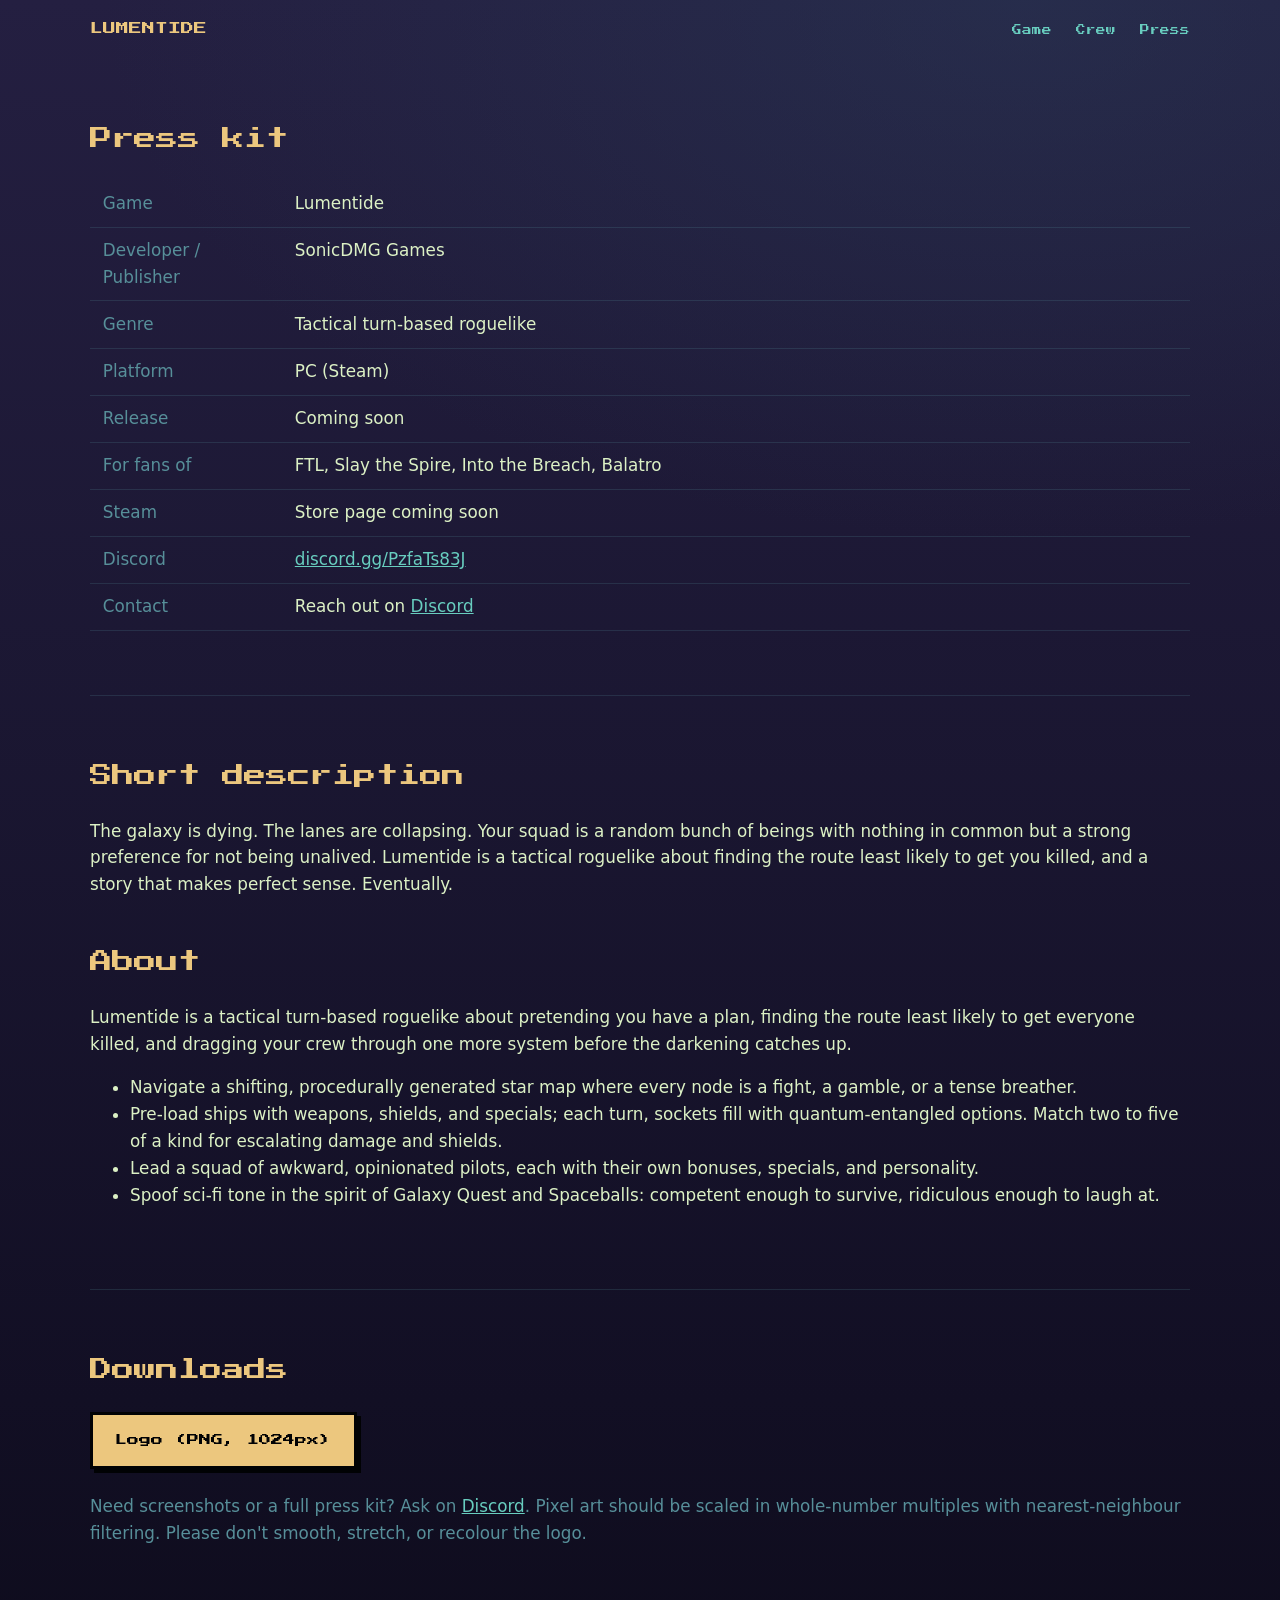
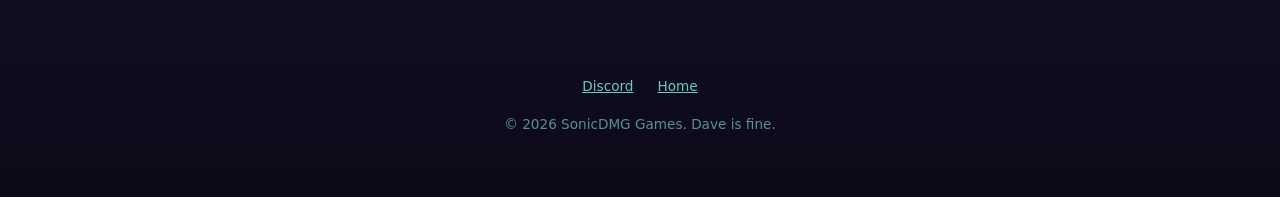
==== press/index.html @ 52efe2f2 "Launch Lumentide site" ====
<!DOCTYPE html>
<html lang="en">
<head>
  <meta charset="utf-8">
  <meta name="viewport" content="width=device-width, initial-scale=1">
  <title>Press Kit – Lumentide</title>
  <meta name="description" content="Lumentide press kit: fact sheet, descriptions, logo, brand kit, and contact for SonicDMG Games.">
  <link rel="canonical" href="https://playlumentide.com/press/">
  <link rel="icon" href="/assets/favicon.ico" sizes="any">
  <link rel="icon" href="/assets/favicon.png" type="image/png">
  <meta name="theme-color" content="#241f41">
  <meta property="og:type" content="website">
  <meta property="og:title" content="Lumentide – Press Kit">
  <meta property="og:description" content="Fact sheet, descriptions, logo, and brand kit for Lumentide by SonicDMG Games.">
  <meta property="og:url" content="https://playlumentide.com/press/">
  <meta property="og:image" content="https://playlumentide.com/assets/og_image.png">
  <meta name="twitter:card" content="summary_large_image">
  <link rel="stylesheet" href="/css/styles.css">
</head>
<body>
  <header class="wrap nav">
    <a class="brand" href="/">LUMENTIDE</a>
    <nav>
      <ul>
        <li><a href="/#game">Game</a></li>
        <li><a href="/#crew">Crew</a></li>
        <li><a href="/press/">Press</a></li>
      </ul>
    </nav>
  </header>

  <main>
    <section class="wrap">
      <h2>Press kit</h2>
      <table class="facts">
        <tr><td>Game</td><td>Lumentide</td></tr>
        <tr><td>Developer / Publisher</td><td>SonicDMG Games</td></tr>
        <tr><td>Genre</td><td>Tactical turn-based roguelike</td></tr>
        <tr><td>Platform</td><td>PC (Steam)</td></tr>
        <tr><td>Release</td><td>Coming soon</td></tr>
        <tr><td>For fans of</td><td>FTL, Slay the Spire, Into the Breach, Balatro</td></tr>
        <tr><td>Steam</td><td>Store page coming soon</td></tr>
        <tr><td>Discord</td><td><a href="https://discord.gg/PzfaTs83J" target="_blank" rel="noopener">discord.gg/PzfaTs83J</a></td></tr>
        <tr><td>Contact</td><td>Reach out on <a href="https://discord.gg/PzfaTs83J" target="_blank" rel="noopener">Discord</a></td></tr>
      </table>
    </section>

    <section class="wrap">
      <h2>Short description</h2>
      <p>The galaxy is dying. The lanes are collapsing. Your squad is a random bunch of beings with nothing in common but a strong preference for not being unalived. Lumentide is a tactical roguelike about finding the route least likely to get you killed, and a story that makes perfect sense. Eventually.</p>

      <h2 style="margin-top:3rem">About</h2>
      <p>Lumentide is a tactical turn-based roguelike about pretending you have a plan, finding the route least likely to get everyone killed, and dragging your crew through one more system before the darkening catches up.</p>
      <ul>
        <li>Navigate a shifting, procedurally generated star map where every node is a fight, a gamble, or a tense breather.</li>
        <li>Pre-load ships with weapons, shields, and specials; each turn, sockets fill with quantum-entangled options. Match two to five of a kind for escalating damage and shields.</li>
        <li>Lead a squad of awkward, opinionated pilots, each with their own bonuses, specials, and personality.</li>
        <li>Spoof sci-fi tone in the spirit of Galaxy Quest and Spaceballs: competent enough to survive, ridiculous enough to laugh at.</li>
      </ul>
    </section>

    <section class="wrap">
      <h2>Downloads</h2>
      <div class="downloads">
        <a class="btn btn-primary" href="/assets/lumentide_logo.png" download>Logo (PNG, 1024px)</a>
      </div>
      <p style="margin-top:1.5rem;color:var(--steel)">Need screenshots or a full press kit? Ask on <a href="https://discord.gg/PzfaTs83J" target="_blank" rel="noopener">Discord</a>. Pixel art should be scaled in whole-number multiples with nearest-neighbour filtering. Please don't smooth, stretch, or recolour the logo.</p>
    </section>
  </main>

  <footer class="wrap">
    <div class="links">
      <a href="https://discord.gg/PzfaTs83J" target="_blank" rel="noopener">Discord</a>
      <a href="/">Home</a>
    </div>
    <p>&copy; 2026 SonicDMG Games. Dave is fine.</p>
  </footer>
</body>
</html>
---- css/styles.css ----
@font-face {
  font-family: "PressStart2P";
  src: url("../assets/fonts/PressStart2P-Regular.ttf") format("truetype");
  font-display: swap;
}

:root {
  --abyss: #241f41;
  --midnight: #2b415c;
  --deep-teal: #2b6777;
  --steel: #578f99;
  --lumen: #68cdbf;
  --lantern: #ecc77e;
  --copper: #c88b52;
  --starlight: #dcf1c5;
  --void: #010204;
  --pixel: "PressStart2P", monospace;
  --body: "Segoe UI", Inter, system-ui, -apple-system, Arial, sans-serif;
}

* { box-sizing: border-box; }

html { scroll-behavior: smooth; }

body {
  margin: 0;
  font-family: var(--body);
  font-size: 1.05rem;
  line-height: 1.6;
  color: var(--starlight);
  background-color: var(--void);
  background-image:
    radial-gradient(ellipse 120% 900px at 80% 0%, #2b415c66 0%, transparent 60%),
    linear-gradient(180deg, var(--abyss) 0px, #120f24 1400px, var(--void) 2600px);
  background-repeat: no-repeat;
  min-height: 100vh;
}

img { image-rendering: pixelated; max-width: 100%; }
img.smooth { image-rendering: auto; }

a { color: var(--lumen); }
a:hover { color: var(--lantern); }

h1, h2, h3 { font-family: var(--pixel); font-weight: normal; line-height: 1.5; color: var(--lantern); }
h2 { font-size: clamp(1rem, 2.4vw, 1.4rem); margin: 0 0 1.5rem; }
h3 { font-size: 0.75rem; color: var(--lumen); }

.wrap { width: min(1100px, 92vw); margin: 0 auto; }

/* Nav */
.nav { display: flex; justify-content: space-between; align-items: center; padding: 1rem 0; }
.nav .brand { font-family: var(--pixel); font-size: 0.8rem; color: var(--lantern); text-decoration: none; }
.nav ul { list-style: none; display: flex; gap: 1.5rem; margin: 0; padding: 0; }
.nav a { font-family: var(--pixel); font-size: 0.6rem; text-decoration: none; }

/* Hero */
.hero { text-align: center; padding: 2rem 0 4rem; }
.hero img.logo { width: min(460px, 80vw); }
.tagline { font-family: var(--pixel); font-size: clamp(0.7rem, 1.8vw, 1rem); line-height: 2; max-width: 44rem; margin: 1.5rem auto 2rem; }
.cta { display: flex; gap: 1rem; justify-content: center; flex-wrap: wrap; }

.btn {
  display: inline-block;
  font-family: var(--pixel);
  font-size: 0.75rem;
  padding: 1rem 1.4rem;
  text-decoration: none;
  border: 3px solid var(--void);
  box-shadow: 4px 4px 0 var(--void);
  transition: transform 0.08s, box-shadow 0.08s;
}
.btn:hover { transform: translate(2px, 2px); box-shadow: 2px 2px 0 var(--void); }
.btn-primary { background: var(--lantern); color: var(--void); }
.btn-primary:hover { color: var(--void); }
.btn-secondary { background: var(--deep-teal); color: var(--starlight); }
.btn-secondary:hover { color: var(--starlight); }
.btn-soon { background: transparent; color: var(--lantern); border-color: var(--lantern); box-shadow: none; cursor: default; }
.btn-soon:hover { transform: none; box-shadow: none; }

/* Sections */
section { padding: 4rem 0; }
section + section { border-top: 1px solid #578f9933; }

.pitch p.lead { font-size: 1.3rem; color: var(--lantern); font-style: italic; max-width: 50rem; }

.features { display: grid; grid-template-columns: repeat(auto-fit, minmax(260px, 1fr)); gap: 1.5rem; }
.card { background: #ffffff0a; border: 1px solid #578f9955; border-radius: 6px; padding: 1.5rem; }
.card p { margin: 0.5rem 0 0; }

.split { display: grid; grid-template-columns: 1.2fr 1fr; gap: 2.5rem; align-items: center; }
.split img { border-radius: 6px; border: 1px solid #578f9955; max-height: 560px; width: auto; justify-self: center; }
.split img.shot { width: 100%; max-height: none; height: auto; }
.split:has(img.shot) { grid-template-columns: 1fr 1.6fr; }
.split-reverse:has(img.shot) { grid-template-columns: 1.6fr 1fr; }

/* Crew */
.crew { display: grid; grid-template-columns: repeat(auto-fill, minmax(230px, 1fr)); gap: 1rem; }
.pilot { display: flex; gap: 0.9rem; align-items: flex-start; background: #ffffff0a; border: 1px solid #578f9944; border-radius: 6px; padding: 0.8rem; }
.pilot img { width: 84px; height: 96px; flex: none; border-radius: 3px; }
.pilot b { font-family: var(--pixel); font-size: 0.55rem; color: var(--lantern); display: block; line-height: 1.6; margin-bottom: 0.4rem; }
.pilot span { font-size: 0.85rem; line-height: 1.45; display: block; }
.pilot.locked { border-style: dashed; opacity: 0.85; }
.locked-portrait { width: 84px; height: 96px; flex: none; border-radius: 3px; display: grid; place-items: center; background: repeating-linear-gradient(45deg, #0a0914 0 6px, #141226 6px 12px); color: var(--steel); font-family: var(--pixel); font-size: 1.6rem; }

/* Press */
.facts { width: 100%; border-collapse: collapse; }
.facts td { padding: 0.6rem 0.8rem; border-bottom: 1px solid #578f9933; vertical-align: top; }
.facts td:first-child { color: var(--steel); width: 12rem; }
.downloads { display: flex; gap: 1rem; flex-wrap: wrap; }

/* Footer */
footer { padding: 3rem 0; text-align: center; font-size: 0.85rem; color: var(--steel); }
footer .links { display: flex; gap: 1.5rem; justify-content: center; margin-bottom: 1rem; }

@media (max-width: 720px) {
  .split, .split:has(img.shot), .split-reverse:has(img.shot) { grid-template-columns: 1fr; }
  .nav ul { gap: 0.9rem; }
}
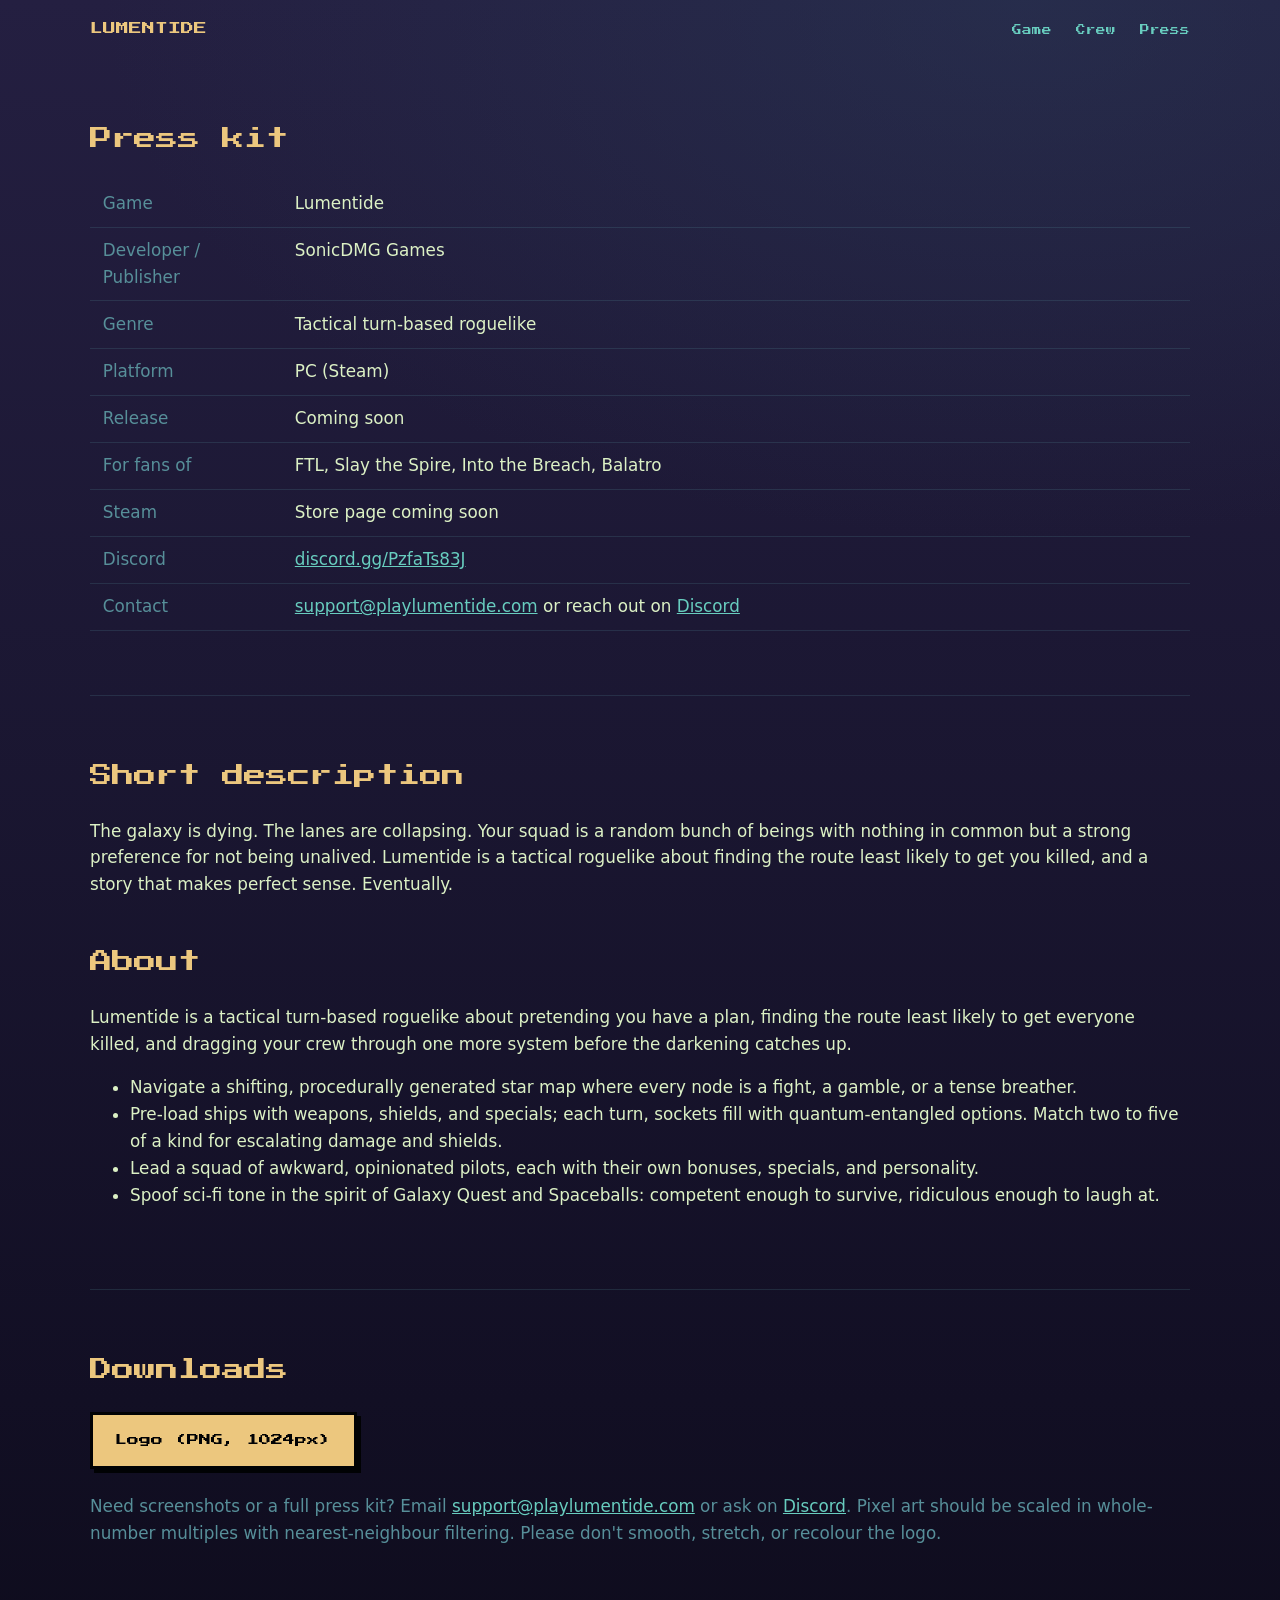
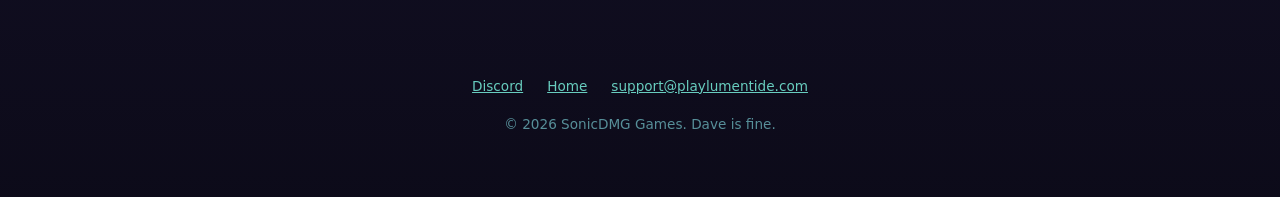
==== commit c072ca04: "feat(site): add support@playlumentide.com contact" ====
--- a/press/index.html
+++ b/press/index.html
@@ -41,7 +41,7 @@
         <tr><td>For fans of</td><td>FTL, Slay the Spire, Into the Breach, Balatro</td></tr>
         <tr><td>Steam</td><td>Store page coming soon</td></tr>
         <tr><td>Discord</td><td><a href="https://discord.gg/PzfaTs83J" target="_blank" rel="noopener">discord.gg/PzfaTs83J</a></td></tr>
-        <tr><td>Contact</td><td>Reach out on <a href="https://discord.gg/PzfaTs83J" target="_blank" rel="noopener">Discord</a></td></tr>
+        <tr><td>Contact</td><td><a href="mailto:support@playlumentide.com">support@playlumentide.com</a> or reach out on <a href="https://discord.gg/PzfaTs83J" target="_blank" rel="noopener">Discord</a></td></tr>
       </table>
     </section>
 
@@ -64,7 +64,7 @@
       <div class="downloads">
         <a class="btn btn-primary" href="/assets/lumentide_logo.png" download>Logo (PNG, 1024px)</a>
       </div>
-      <p style="margin-top:1.5rem;color:var(--steel)">Need screenshots or a full press kit? Ask on <a href="https://discord.gg/PzfaTs83J" target="_blank" rel="noopener">Discord</a>. Pixel art should be scaled in whole-number multiples with nearest-neighbour filtering. Please don't smooth, stretch, or recolour the logo.</p>
+      <p style="margin-top:1.5rem;color:var(--steel)">Need screenshots or a full press kit? Email <a href="mailto:support@playlumentide.com">support@playlumentide.com</a> or ask on <a href="https://discord.gg/PzfaTs83J" target="_blank" rel="noopener">Discord</a>. Pixel art should be scaled in whole-number multiples with nearest-neighbour filtering. Please don't smooth, stretch, or recolour the logo.</p>
     </section>
   </main>
 
@@ -72,6 +72,7 @@
     <div class="links">
       <a href="https://discord.gg/PzfaTs83J" target="_blank" rel="noopener">Discord</a>
       <a href="/">Home</a>
+      <a href="mailto:support@playlumentide.com">support@playlumentide.com</a>
     </div>
     <p>&copy; 2026 SonicDMG Games. Dave is fine.</p>
   </footer>
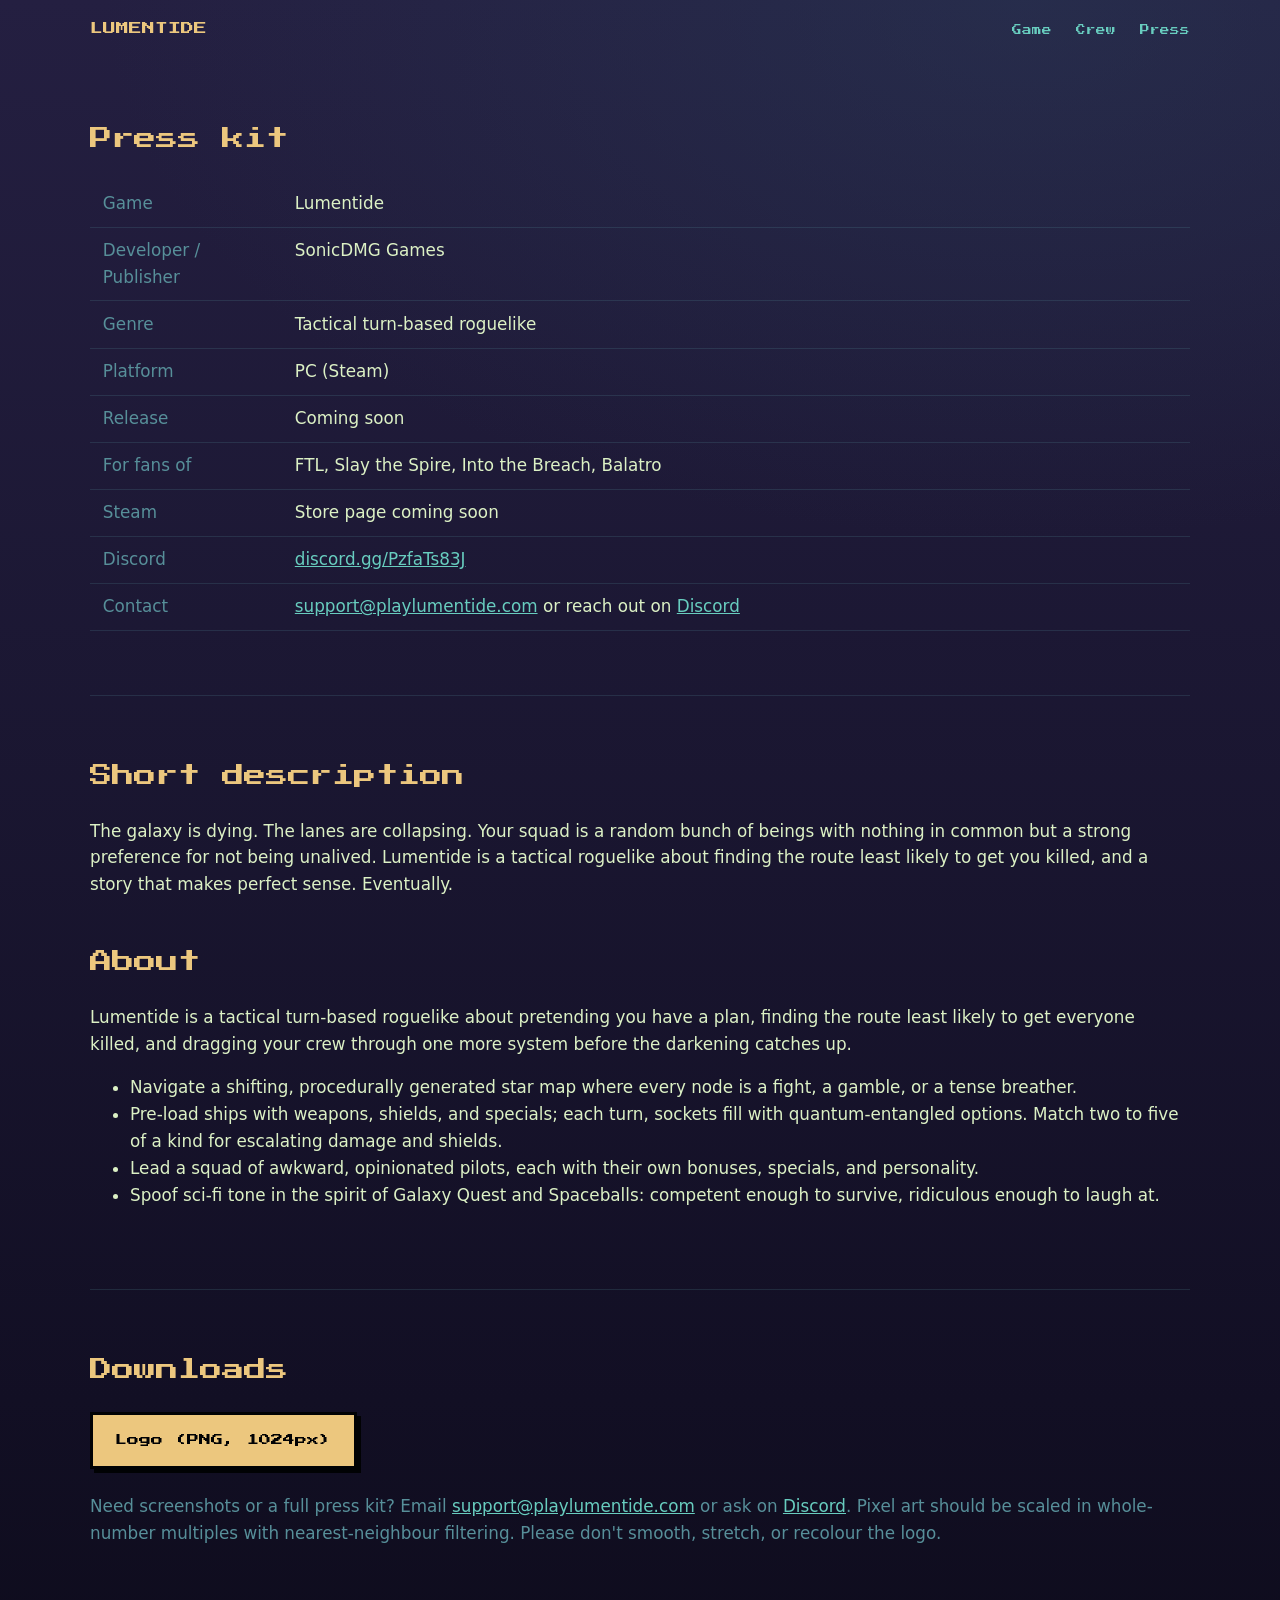
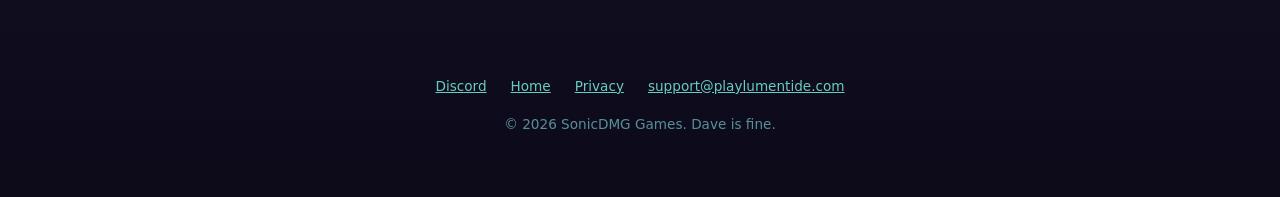
==== commit 3be54c1c: "feat(site): add privacy policy page" ====
--- a/press/index.html
+++ b/press/index.html
@@ -72,6 +72,7 @@
     <div class="links">
       <a href="https://discord.gg/PzfaTs83J" target="_blank" rel="noopener">Discord</a>
       <a href="/">Home</a>
+      <a href="/privacy/">Privacy</a>
       <a href="mailto:support@playlumentide.com">support@playlumentide.com</a>
     </div>
     <p>&copy; 2026 SonicDMG Games. Dave is fine.</p>
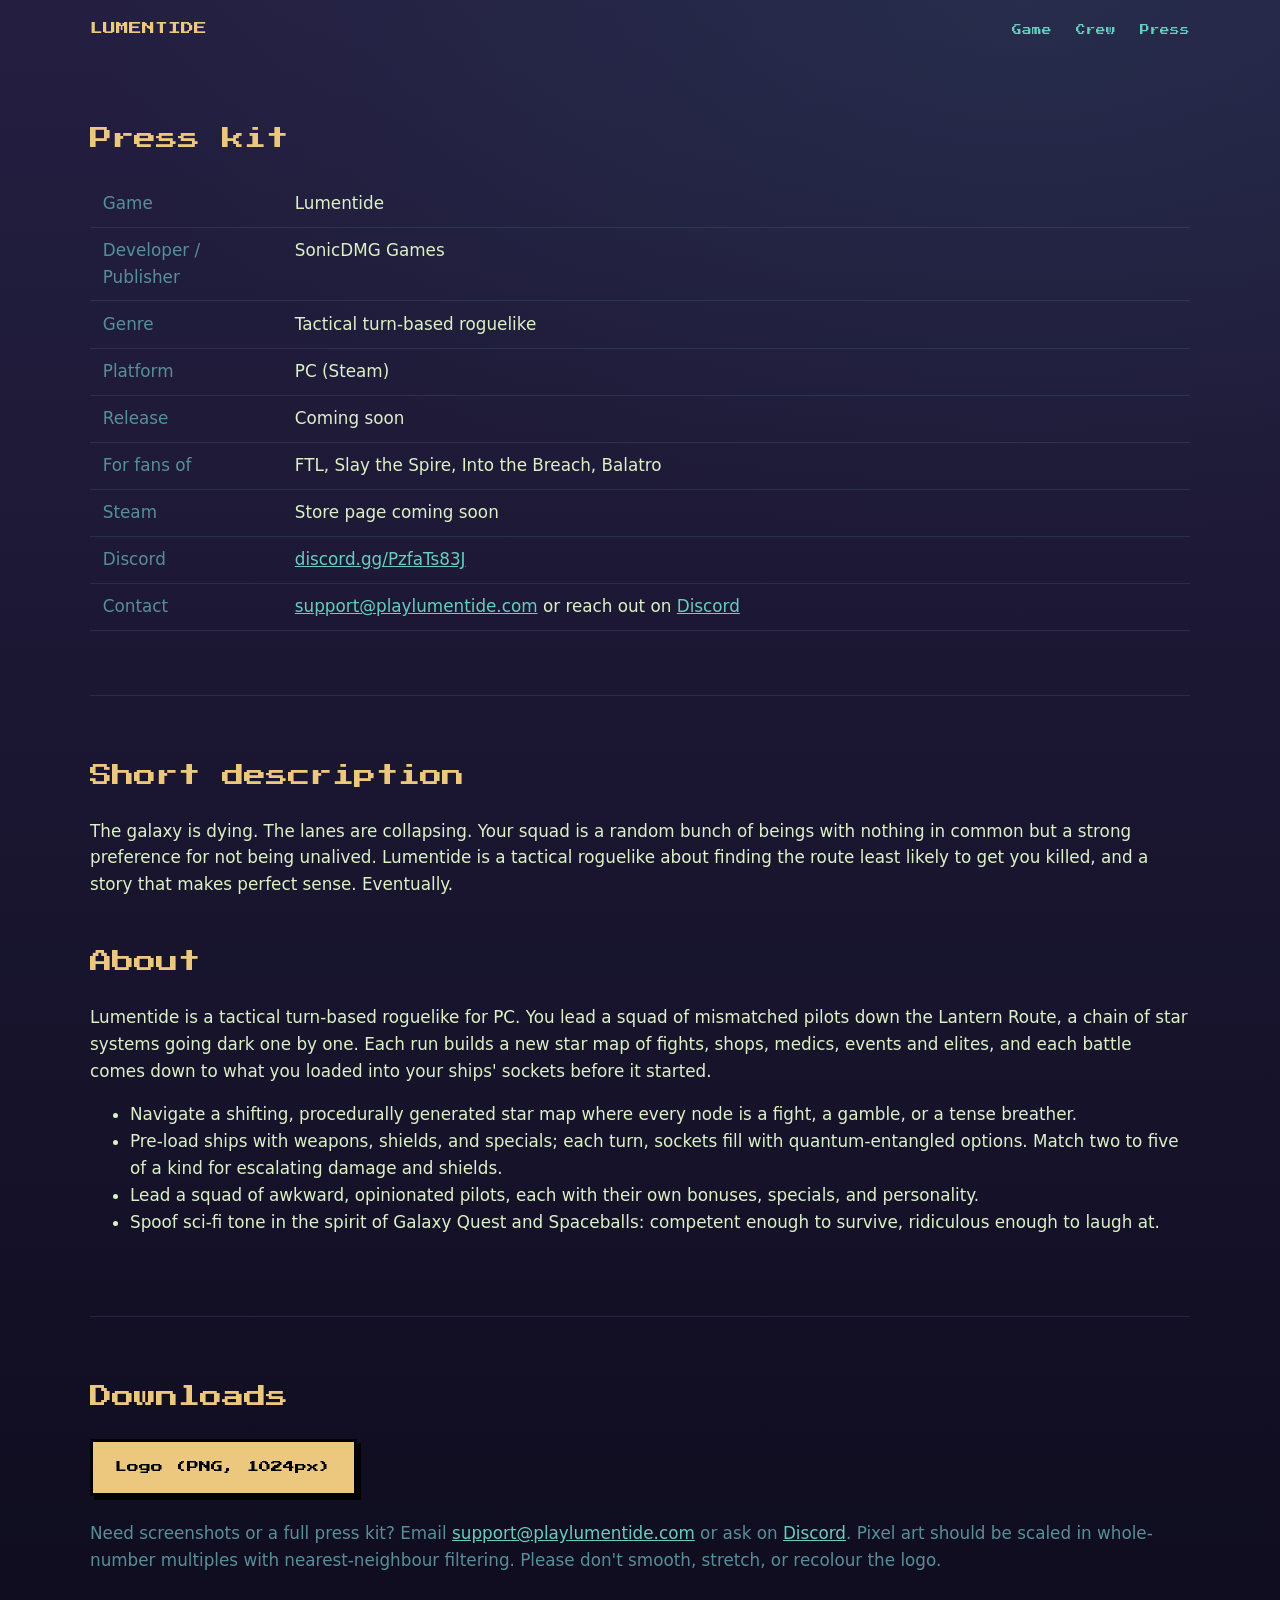
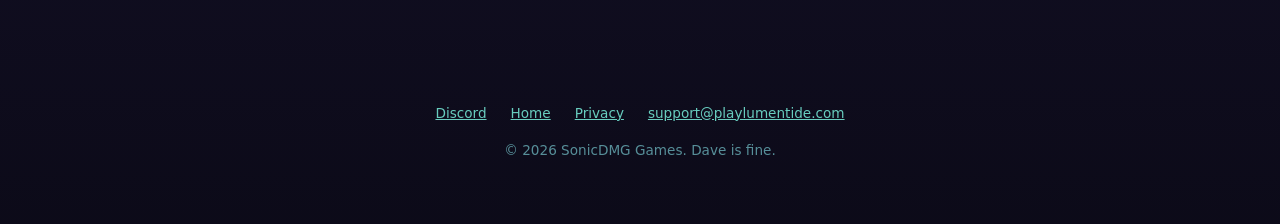
==== commit 5719a75d: "docs(site): trim AI-slop tells from home and press copy Flagged by the Jev site slop audit: fragment" ====
--- a/press/index.html
+++ b/press/index.html
@@ -50,7 +50,7 @@
       <p>The galaxy is dying. The lanes are collapsing. Your squad is a random bunch of beings with nothing in common but a strong preference for not being unalived. Lumentide is a tactical roguelike about finding the route least likely to get you killed, and a story that makes perfect sense. Eventually.</p>
 
       <h2 style="margin-top:3rem">About</h2>
-      <p>Lumentide is a tactical turn-based roguelike about pretending you have a plan, finding the route least likely to get everyone killed, and dragging your crew through one more system before the darkening catches up.</p>
+      <p>Lumentide is a tactical turn-based roguelike for PC. You lead a squad of mismatched pilots down the Lantern Route, a chain of star systems going dark one by one. Each run builds a new star map of fights, shops, medics, events and elites, and each battle comes down to what you loaded into your ships' sockets before it started.</p>
       <ul>
         <li>Navigate a shifting, procedurally generated star map where every node is a fight, a gamble, or a tense breather.</li>
         <li>Pre-load ships with weapons, shields, and specials; each turn, sockets fill with quantum-entangled options. Match two to five of a kind for escalating damage and shields.</li>
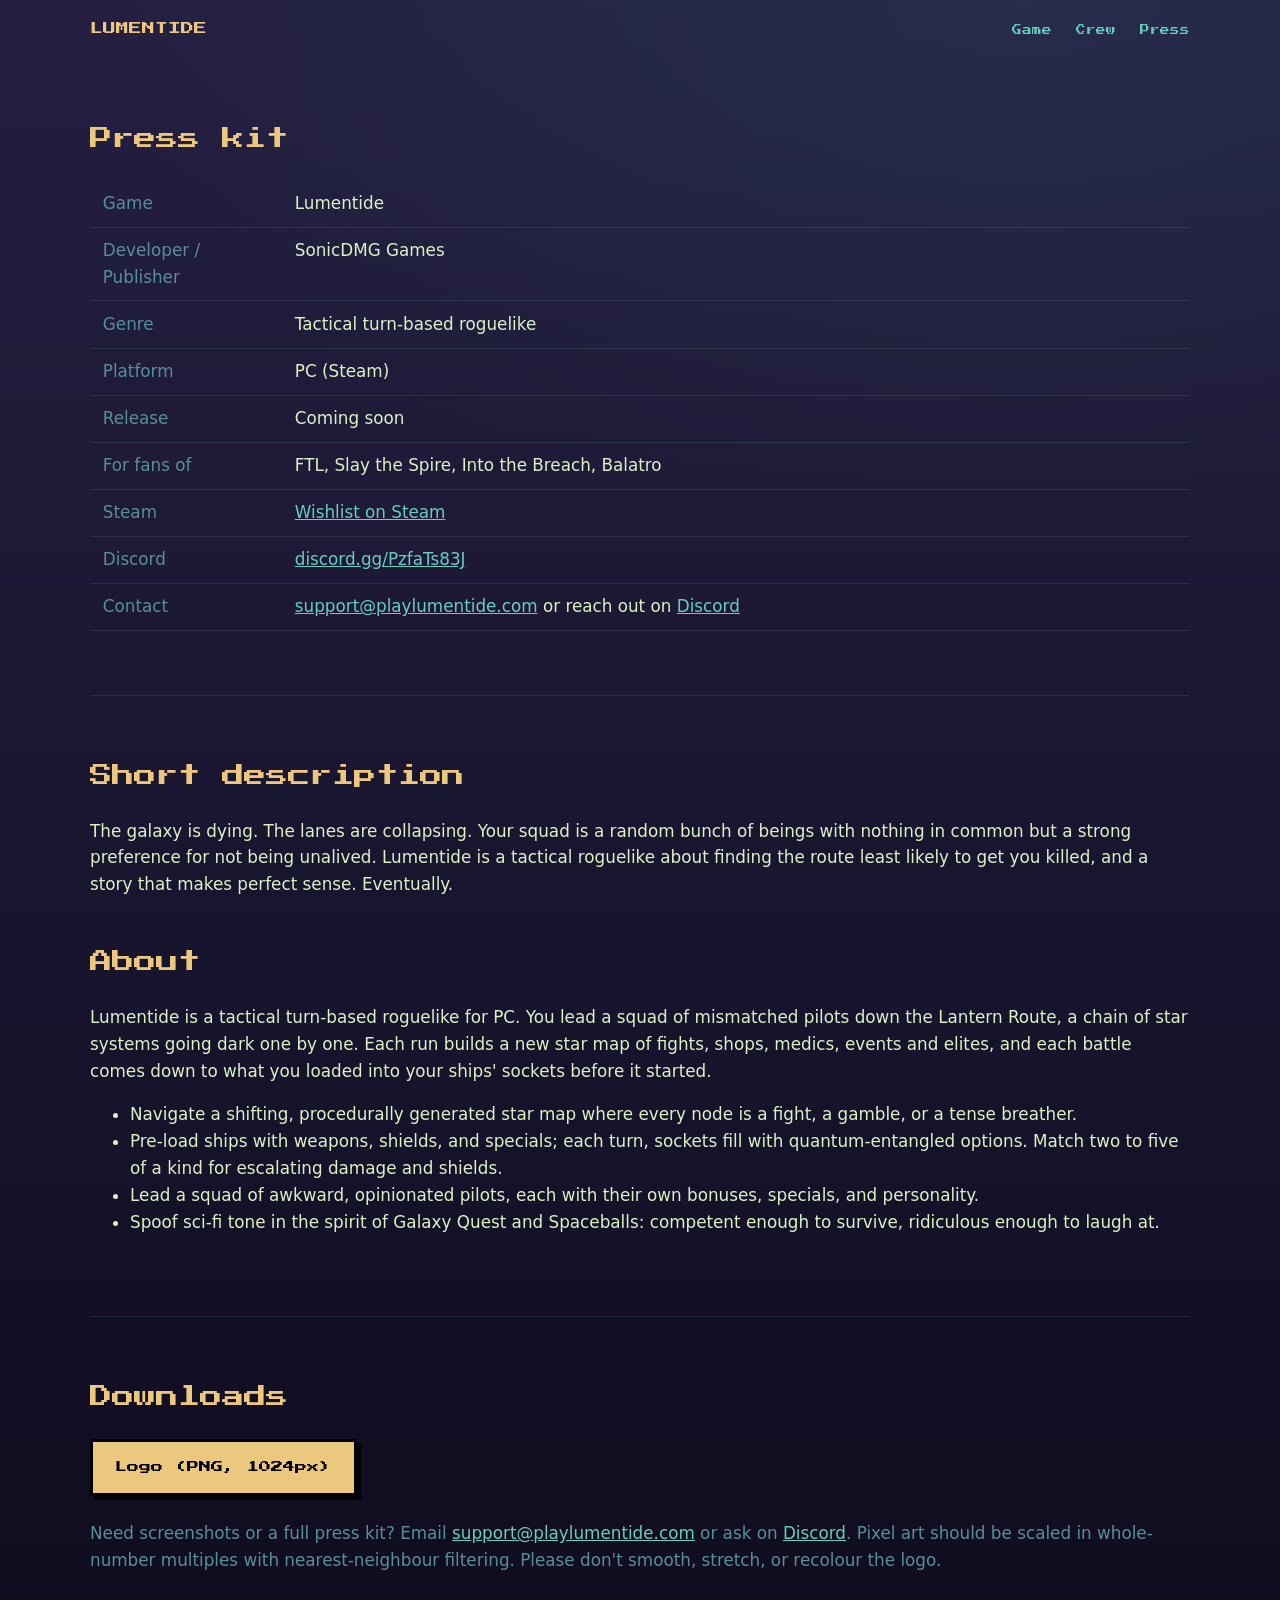
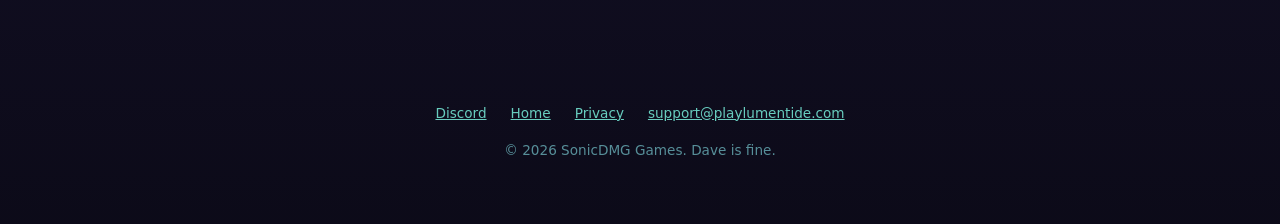
==== commit 6b9cff75: "feat(site): link Steam wishlist from home and press pages Co-authored-by: Copilot <223556219+Copilot" ====
--- a/press/index.html
+++ b/press/index.html
@@ -39,7 +39,7 @@
         <tr><td>Platform</td><td>PC (Steam)</td></tr>
         <tr><td>Release</td><td>Coming soon</td></tr>
         <tr><td>For fans of</td><td>FTL, Slay the Spire, Into the Breach, Balatro</td></tr>
-        <tr><td>Steam</td><td>Store page coming soon</td></tr>
+        <tr><td>Steam</td><td><a href="https://store.steampowered.com/app/4464000/Lumentide/" target="_blank" rel="noopener">Wishlist on Steam</a></td></tr>
         <tr><td>Discord</td><td><a href="https://discord.gg/PzfaTs83J" target="_blank" rel="noopener">discord.gg/PzfaTs83J</a></td></tr>
         <tr><td>Contact</td><td><a href="mailto:support@playlumentide.com">support@playlumentide.com</a> or reach out on <a href="https://discord.gg/PzfaTs83J" target="_blank" rel="noopener">Discord</a></td></tr>
       </table>
--- a/css/styles.css
+++ b/css/styles.css
@@ -75,7 +75,7 @@
 .btn-primary:hover { color: var(--void); }
 .btn-secondary { background: var(--deep-teal); color: var(--starlight); }
 .btn-secondary:hover { color: var(--starlight); }
-.btn-soon { background: transparent; color: var(--lantern); border-color: var(--lantern); box-shadow: none; cursor: default; }
+.btn-soon { background: transparent; color: var(--lantern); border-color: var(--lantern); box-shadow: none; }
 .btn-soon:hover { transform: none; box-shadow: none; }
 
 /* Sections */
